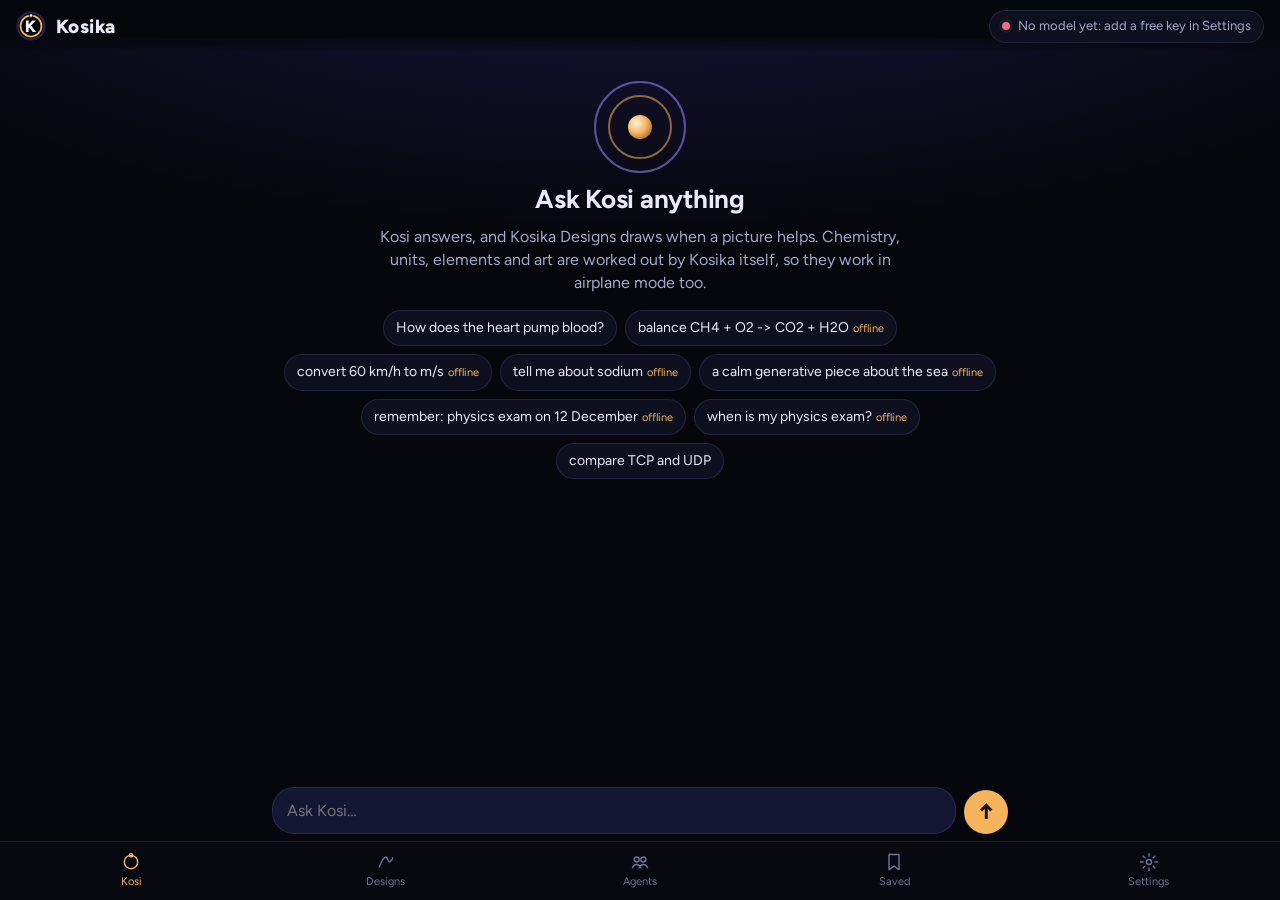
==== app/index.html @ 9e4f2bd8 "Add Kosika for phones: Kosi, Designs and agents, online and offline An installable app in app/ that " ====
<!doctype html>
<html lang="en">
<head>
<meta charset="utf-8">
<meta name="viewport" content="width=device-width, initial-scale=1, viewport-fit=cover">
<title>Kosika</title>
<meta name="description" content="Kosika on your phone: Kosi, Designs and the agents, online and offline.">
<meta name="theme-color" content="#06070d">
<meta name="apple-mobile-web-app-capable" content="yes">
<meta name="mobile-web-app-capable" content="yes">
<meta name="apple-mobile-web-app-status-bar-style" content="black-translucent">
<meta name="apple-mobile-web-app-title" content="Kosika">
<link rel="manifest" href="manifest.webmanifest">
<link rel="icon" href="icons/mark.svg" type="image/svg+xml">
<link rel="apple-touch-icon" href="icons/icon-180.png">
<link rel="stylesheet" href="app.css">
</head>
<body>
<header class="top">
  <div class="brand"><img src="icons/mark.svg" alt="" width="30" height="30"><span>Kosika</span></div>
  <button class="pill" id="status" type="button" aria-label="Who answers, and settings"><i class="dot"></i><span id="status-text">Starting…</span></button>
</header>

<main>
  <!-- Kosi: the one door -->
  <section class="view" id="view-kosi" data-view="kosi">
    <div class="feed" id="kosi-feed">
      <div class="hello">
        <div class="orb" aria-hidden="true"><i></i><i></i><i></i></div>
        <h1>Ask Kosi anything</h1>
        <p>Kosi answers, and Kosika Designs draws when a picture helps. Chemistry, units, elements and art are worked out by Kosika itself, so they work in airplane mode too.</p>
        <div class="tries" id="tries"></div>
      </div>
    </div>
  </section>

  <!-- Designs: draw anything -->
  <section class="view" id="view-designs" data-view="designs" hidden>
    <div class="pad">
      <h2>Kosika Designs</h2>
      <p class="soft">Say what to draw. Choose a kind, or let Kosika choose from your words.</p>
      <form id="design-form" class="card form">
        <textarea id="design-text" rows="3" placeholder="draw the water cycle" required></textarea>
        <div class="row">
          <label>Kind
            <select id="design-kind">
              <option value="">Let Kosika choose</option>
              <option value="canvas">Canvas (diagram + moving picture + quiz)</option>
              <option value="diagram">Diagram</option>
              <option value="illustration">Moving picture</option>
              <option value="art">Art</option>
              <option value="quiz">Quiz</option>
              <option value="worked">Worked maths</option>
              <option value="chemistry">Chemistry (no model)</option>
              <option value="units">Units (no model)</option>
              <option value="element">Element (no model)</option>
            </select>
          </label>
          <label>Colours
            <select id="design-palette">
              <option value="">Kosika chooses</option>
              <option value="dark_matter">Dark Matter</option>
              <option value="aurora">Aurora</option>
              <option value="ocean">Ocean</option>
              <option value="ember">Ember</option>
              <option value="forest">Forest</option>
              <option value="paper">Paper</option>
            </select>
          </label>
        </div>
        <button class="go" type="submit">Draw</button>
      </form>
      <div class="chips" id="design-tries"></div>
      <div id="design-out"></div>
    </div>
  </section>

  <!-- Agents -->
  <section class="view" id="view-agents" data-view="agents" hidden>
    <div class="pad" id="agents-list">
      <h2>Agents</h2>
      <p class="soft">Real Kosika agents, running on this phone. What they remember stays on this phone.</p>
      <div id="agent-cards"></div>
    </div>
    <div class="agent-chat" id="agent-chat" hidden>
      <div class="agent-head"><button class="back" id="agent-back" type="button" aria-label="Back to agents">‹</button><div><b id="agent-name"></b><small id="agent-tag"></small></div></div>
      <div class="feed" id="agent-feed"></div>
    </div>
  </section>

  <!-- Saved -->
  <section class="view" id="view-saved" data-view="saved" hidden>
    <div class="pad">
      <h2>Saved</h2>
      <p class="soft">Every answer and drawing is kept on this phone, so you can open them with no network.</p>
      <div id="saved-list"></div>
    </div>
  </section>

  <!-- Settings -->
  <section class="view" id="view-settings" data-view="settings" hidden>
    <div class="pad">
      <h2>Settings</h2>

      <div class="card">
        <h3>Who answers</h3>
        <div class="seg" role="radiogroup" id="mode">
          <label><input type="radio" name="mode" value="auto"><span>Auto</span></label>
          <label><input type="radio" name="mode" value="online"><span>Online only</span></label>
          <label><input type="radio" name="mode" value="offline"><span>Phone only</span></label>
        </div>
        <p class="soft small">Auto uses your free online key when there is a network, and the model on this phone when there is not.</p>
      </div>

      <div class="card">
        <h3>Online, free</h3>
        <label class="field">Groq key <a href="https://console.groq.com/keys" target="_blank" rel="noopener">get one</a>
          <input id="groq-key" type="password" autocomplete="off" autocapitalize="off" spellcheck="false" placeholder="gsk_…"></label>
        <label class="field">Groq model
          <input id="groq-model" autocapitalize="off" spellcheck="false"></label>
        <label class="field">OpenRouter key (used if Groq is busy) <a href="https://openrouter.ai/keys" target="_blank" rel="noopener">get one</a>
          <input id="or-key" type="password" autocomplete="off" autocapitalize="off" spellcheck="false" placeholder="sk-or-…"></label>
        <label class="field">OpenRouter model (keep <code>:free</code>)
          <input id="or-model" autocapitalize="off" spellcheck="false"></label>
        <p class="soft small">Keys stay in this phone's storage and go only to Groq or OpenRouter.</p>
      </div>

      <div class="card">
        <h3>Offline, on this phone</h3>
        <p class="soft small" id="gpu-note"></p>
        <div id="local-models"></div>
      </div>

      <div class="card">
        <h3>Ready for airplane mode?</h3>
        <ul class="checks" id="ready"></ul>
        <button class="ghost" id="persist" type="button">Keep Kosika's storage safe</button>
      </div>

      <div class="card">
        <h3>Memory</h3>
        <p class="soft small">Agents' notes and your saved answers live only on this phone.</p>
        <button class="ghost danger" id="forget" type="button">Forget agents' notes</button>
        <button class="ghost danger" id="clear-saved" type="button">Delete saved answers</button>
      </div>

      <div class="card">
        <h3>Put Kosika on your Home Screen</h3>
        <ol class="small">
          <li>Open this page in Safari.</li>
          <li>Tap the Share button, then <b>Add to Home Screen</b>.</li>
          <li>Open Kosika from the Home Screen once while online. After that it opens in airplane mode too.</li>
        </ol>
        <p class="soft small" id="build"></p>
      </div>
    </div>
  </section>
</main>

<form class="ask" id="ask-form" autocomplete="off">
  <textarea id="ask-text" rows="1" placeholder="Ask Kosi…" enterkeyhint="send"></textarea>
  <button type="submit" aria-label="Send">↑</button>
</form>

<nav class="tabs" aria-label="Sections">
  <button data-tab="kosi" class="on" type="button"><svg viewBox="0 0 24 24"><circle cx="12" cy="12" r="8"/><circle cx="12" cy="4" r="2"/></svg>Kosi</button>
  <button data-tab="designs" type="button"><svg viewBox="0 0 24 24"><path d="M4 18c3-8 6-12 8-12s2 6 4 6 3-3 4-5"/></svg>Designs</button>
  <button data-tab="agents" type="button"><svg viewBox="0 0 24 24"><circle cx="8" cy="9" r="3"/><circle cx="16" cy="9" r="3"/><path d="M3 19c1-3 3-4 5-4s4 1 5 4M11 19c1-3 3-4 5-4s4 1 5 4"/></svg>Agents</button>
  <button data-tab="saved" type="button"><svg viewBox="0 0 24 24"><path d="M6 3h12v18l-6-4-6 4z"/></svg>Saved</button>
  <button data-tab="settings" type="button"><svg viewBox="0 0 24 24"><circle cx="12" cy="12" r="3"/><path d="M12 2v3M12 19v3M2 12h3M19 12h3M5 5l2 2M17 17l2 2M5 19l2-2M17 7l2-2"/></svg>Settings</button>
</nav>

<script src="build-id.js"></script>
<script type="module" src="app.js"></script>
</body>
</html>
---- app/app.css ----
@font-face { font-family: "Figtree"; src: url("../fonts/Figtree.ttf") format("truetype"); font-weight: 300 900; font-display: swap; }

:root {
  --bg: #06070d;
  --panel: #0e1020;
  --panel-2: #141733;
  --ink: #e9ecf8;
  --soft: #a3aac8;
  --faint: #6d7496;
  --line: rgba(148, 160, 220, .14);
  --accent: #f5b45c;
  --indigo: #9a8cff;
  --ok: #5ad1a0;
  --bad: #f26d7e;
  --mem: #5ec8e6;
  --font: "Figtree", system-ui, -apple-system, sans-serif;
  --mono: ui-monospace, "SF Mono", Consolas, monospace;
  --top: env(safe-area-inset-top, 0px);
  --bottom: env(safe-area-inset-bottom, 0px);
  --tabs: 58px;
  --askh: 60px;
  color-scheme: dark;
}

* { box-sizing: border-box; }
html, body { margin: 0; background: var(--bg); color: var(--ink); font: 16px/1.45 var(--font); -webkit-text-size-adjust: 100%; }
body { min-height: 100dvh; overflow-x: hidden; background: radial-gradient(120% 60% at 50% -10%, #1b1640 0%, transparent 60%), var(--bg); background-attachment: fixed; }
button, input, select, textarea { font: inherit; color: inherit; }
a { color: var(--accent); }
code { font-family: var(--mono); font-size: .9em; }
[hidden] { display: none !important; }

/* top bar */
.top { position: sticky; top: 0; z-index: 5; display: flex; align-items: center; justify-content: space-between; gap: 12px; padding: calc(var(--top) + 10px) 16px 10px; background: linear-gradient(var(--bg) 70%, transparent); }
.brand { display: flex; align-items: center; gap: 10px; font-weight: 800; letter-spacing: .02em; font-size: 19px; }
.pill { display: inline-flex; align-items: center; gap: 8px; max-width: 62vw; padding: 6px 12px; border: 1px solid var(--line); border-radius: 999px; background: var(--panel); font-size: 13px; color: var(--soft); white-space: nowrap; overflow: hidden; text-overflow: ellipsis; }
.pill span { overflow: hidden; text-overflow: ellipsis; }
.dot { flex: none; width: 8px; height: 8px; border-radius: 50%; background: var(--faint); box-shadow: 0 0 0 3px rgba(255,255,255,.04); }
.pill[data-where="online"] .dot { background: var(--ok); }
.pill[data-where="phone"] .dot { background: var(--accent); }
.pill[data-where="none"] .dot { background: var(--bad); }

main { padding-bottom: calc(var(--tabs) + var(--askh) + var(--bottom) + 18px); }
.pad { padding: 4px 16px 16px; }
h1 { font-size: 26px; margin: 8px 0 6px; letter-spacing: -.01em; }
h2 { font-size: 24px; margin: 6px 0 4px; }
h3 { font-size: 16px; margin: 0 0 10px; }
.soft { color: var(--soft); }
.small { font-size: 13.5px; }

/* the feed */
.feed { display: flex; flex-direction: column; gap: 14px; padding: 4px 16px 16px; }
.hello { text-align: center; padding: 18px 6px 4px; }
.hello p { color: var(--soft); margin: 0 auto 16px; max-width: 34em; }
.orb { position: relative; width: 92px; height: 92px; margin: 6px auto 8px; }
.orb i { position: absolute; inset: 0; border-radius: 50%; border: 2px solid var(--indigo); opacity: .55; animation: spin 9s linear infinite; }
.orb i:nth-child(2) { inset: 14px; border-color: var(--accent); animation-duration: 6s; animation-direction: reverse; }
.orb i:nth-child(3) { inset: 34px; border: 0; background: radial-gradient(circle at 35% 35%, #fff4e2, var(--accent) 45%, #7a4b14); animation: pulse 3s ease-in-out infinite; opacity: 1; }
.orb.busy i { animation-duration: 1.4s; }
@keyframes spin { to { transform: rotate(360deg); } }
@keyframes pulse { 50% { transform: scale(.86); } }
.tries, .chips { display: flex; flex-wrap: wrap; gap: 8px; justify-content: center; }
.chips { justify-content: flex-start; margin: 12px 0; }
.try { border: 1px solid var(--line); background: var(--panel); border-radius: 999px; padding: 7px 12px; font-size: 14px; color: var(--ink); }
.try small { color: var(--accent); margin-left: 4px; font-size: 11px; }

.me { align-self: flex-end; max-width: 86%; background: #2b2350; border-radius: 18px 18px 4px 18px; padding: 9px 13px; white-space: pre-wrap; }
.kosi { align-self: stretch; background: var(--panel); border: 1px solid var(--line); border-radius: 18px; padding: 12px 14px; }
.kosi .who { display: flex; align-items: center; gap: 8px; font-size: 12px; letter-spacing: .14em; text-transform: uppercase; color: var(--accent); font-weight: 700; margin-bottom: 6px; }
.kosi .text { white-space: pre-wrap; }
.kosi .text:empty { display: none; }
.route { display: inline-block; margin: 6px 0 2px; font-size: 13px; color: var(--soft); border-left: 2px solid var(--indigo); padding-left: 8px; }
.steps { list-style: none; margin: 8px 0 0; padding: 0; font: 12.5px/1.5 var(--mono); color: var(--faint); }
.steps li::before { content: "· "; color: var(--indigo); }
.steps li.on { color: var(--soft); }
.steps li.on::before { content: "◌ "; color: var(--accent); animation: blink 1s infinite; }
.steps li.bad { color: var(--bad); }
@keyframes blink { 50% { opacity: .3; } }
.note { margin-top: 8px; padding: 9px 11px; border-radius: 12px; background: rgba(242, 109, 126, .08); border: 1px solid rgba(242, 109, 126, .3); font-size: 14px; }
.note.calm { background: rgba(154, 140, 255, .08); border-color: rgba(154, 140, 255, .3); }
.note button { margin-top: 6px; }
.pic { margin-top: 10px; border-radius: 14px; overflow: hidden; border: 1px solid var(--line); background: #05060b; }
.pic iframe { display: block; width: 100%; height: 420px; border: 0; background: #05060b; }
.pic .bar { display: flex; align-items: center; justify-content: space-between; gap: 8px; padding: 8px 10px; font-size: 13px; color: var(--soft); border-top: 1px solid var(--line); }
.pic .bar b { color: var(--ink); font-weight: 600; overflow: hidden; text-overflow: ellipsis; white-space: nowrap; }
.problems { margin: 6px 0 0; padding-left: 18px; color: var(--bad); font-size: 13px; }

/* the ask box */
.ask { position: fixed; left: 0; right: 0; bottom: calc(var(--tabs) + var(--bottom)); z-index: 6; display: flex; gap: 8px; align-items: flex-end; padding: 8px 12px; background: linear-gradient(transparent, var(--bg) 30%); }
.ask textarea { flex: 1; resize: none; max-height: 140px; min-height: 44px; padding: 11px 14px; border-radius: 22px; border: 1px solid var(--line); background: var(--panel-2); outline: none; font-size: 16px; }
.ask textarea:focus { border-color: var(--indigo); }
.ask button { flex: none; width: 44px; height: 44px; border-radius: 50%; border: 0; background: var(--accent); color: #1a1205; font-size: 22px; font-weight: 800; }
.ask button:disabled { opacity: .45; }

/* tabs */
.tabs { position: fixed; left: 0; right: 0; bottom: 0; z-index: 7; display: grid; grid-template-columns: repeat(5, 1fr); padding: 4px 4px calc(var(--bottom) + 4px); background: rgba(8, 9, 18, .94); border-top: 1px solid var(--line); backdrop-filter: blur(14px); -webkit-backdrop-filter: blur(14px); }
.tabs button { display: flex; flex-direction: column; align-items: center; gap: 2px; padding: 6px 0; border: 0; background: none; color: var(--faint); font-size: 11px; height: 50px; }
.tabs svg { width: 22px; height: 22px; fill: none; stroke: currentColor; stroke-width: 1.7; stroke-linecap: round; stroke-linejoin: round; }
.tabs button.on { color: var(--accent); }

/* cards and forms */
.card { background: var(--panel); border: 1px solid var(--line); border-radius: 16px; padding: 14px; margin: 12px 0; }
.form textarea { width: 100%; resize: vertical; padding: 10px 12px; border-radius: 12px; border: 1px solid var(--line); background: var(--panel-2); font-size: 16px; }
.row { display: grid; grid-template-columns: 1fr 1fr; gap: 10px; margin: 10px 0; }
.row label, .field { display: flex; flex-direction: column; gap: 4px; font-size: 13px; color: var(--soft); }
.field { margin: 10px 0; }
select, .field input { width: 100%; padding: 9px 10px; border-radius: 10px; border: 1px solid var(--line); background: var(--panel-2); font-size: 16px; }
.go { width: 100%; padding: 12px; border: 0; border-radius: 12px; background: var(--accent); color: #1a1205; font-weight: 800; font-size: 16px; }
.go:disabled { opacity: .5; }
.ghost { padding: 9px 13px; border-radius: 10px; border: 1px solid var(--line); background: var(--panel-2); font-size: 14px; margin: 4px 6px 4px 0; }
.ghost.danger { color: var(--bad); }
.ghost.small { padding: 6px 10px; font-size: 13px; }
.seg { display: grid; grid-template-columns: repeat(3, 1fr); gap: 4px; padding: 4px; border-radius: 12px; background: var(--panel-2); }
.seg input { position: absolute; opacity: 0; }
.seg span { display: block; text-align: center; padding: 8px 4px; border-radius: 9px; font-size: 14px; color: var(--soft); }
.seg input:checked + span { background: var(--accent); color: #1a1205; font-weight: 700; }
.checks { list-style: none; padding: 0; margin: 0 0 8px; }
.checks li { padding: 4px 0; font-size: 14px; }
.checks li::before { content: "○ "; color: var(--faint); }
.checks li.yes::before { content: "✓ "; color: var(--ok); }
.checks li.no::before { content: "✗ "; color: var(--bad); }
.model { border-top: 1px solid var(--line); padding: 10px 0 4px; }
.model:first-child { border-top: 0; }
.model b { display: block; }
.model .bar2 { height: 6px; border-radius: 3px; background: var(--panel-2); overflow: hidden; margin: 8px 0 4px; }
.model .bar2 i { display: block; height: 100%; width: 0; background: linear-gradient(90deg, var(--indigo), var(--accent)); transition: width .3s; }

/* agents */
.agent { display: flex; gap: 12px; align-items: flex-start; width: 100%; text-align: left; border: 1px solid var(--line); background: var(--panel); border-radius: 16px; padding: 13px; margin: 10px 0; }
.agent .ic { flex: none; width: 42px; height: 42px; border-radius: 12px; display: grid; place-items: center; font-size: 22px; background: var(--panel-2); }
.agent b { display: block; }
.agent span { color: var(--soft); font-size: 14px; }
.tag { display: inline-block; margin-top: 5px; font-size: 11px; letter-spacing: .08em; text-transform: uppercase; padding: 2px 7px; border-radius: 6px; background: rgba(90, 209, 160, .12); color: var(--ok); }
.tag.net { background: rgba(154, 140, 255, .12); color: var(--indigo); }
.agent-head { position: sticky; top: calc(var(--top) + 54px); z-index: 4; display: flex; align-items: center; gap: 10px; padding: 8px 16px; background: var(--bg); border-bottom: 1px solid var(--line); }
.agent-head small { display: block; color: var(--soft); font-size: 12.5px; }
.back { border: 0; background: var(--panel-2); width: 36px; height: 36px; border-radius: 50%; font-size: 24px; line-height: 1; }

/* saved */
.saved { display: block; width: 100%; text-align: left; border: 1px solid var(--line); background: var(--panel); border-radius: 14px; padding: 11px 13px; margin: 8px 0; }
.saved small { color: var(--faint); display: block; font-size: 12px; }
.saved span { color: var(--soft); font-size: 13.5px; }

/* full screen picture */
.full { position: fixed; inset: 0; z-index: 20; background: #05060b; display: flex; flex-direction: column; }
.full .close { position: absolute; top: calc(var(--top) + 8px); right: 10px; z-index: 2; border: 0; width: 40px; height: 40px; border-radius: 50%; background: rgba(20, 23, 51, .9); font-size: 20px; }
.full iframe { flex: 1; width: 100%; border: 0; }

@media (min-width: 760px) {
  main, .ask { max-width: 760px; margin: 0 auto; }
  .ask { left: 50%; transform: translateX(-50%); width: 100%; }
}
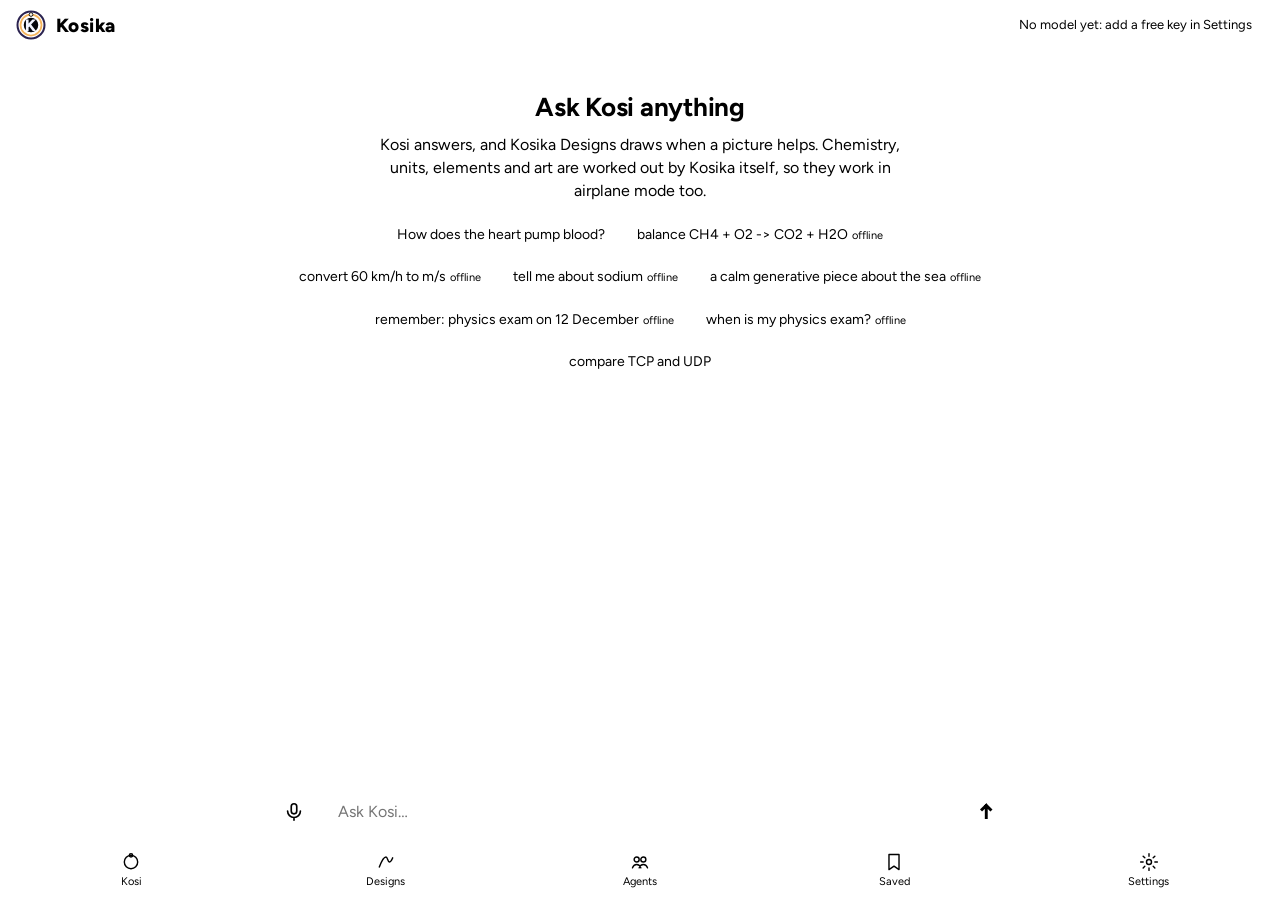
==== commit 3bf567b5: "Kosi talks, Siri opens it, and Kosika Designs gives the app its look - Talk mode: tap the mic, Kosi " ====
--- a/app/index.html
+++ b/app/index.html
@@ -1,5 +1,5 @@
 <!doctype html>
-<html lang="en">
+<html lang="en" data-palette="dark_matter">
 <head>
 <meta charset="utf-8">
 <meta name="viewport" content="width=device-width, initial-scale=1, viewport-fit=cover">
@@ -13,9 +13,12 @@
 <link rel="manifest" href="manifest.webmanifest">
 <link rel="icon" href="icons/mark.svg" type="image/svg+xml">
 <link rel="apple-touch-icon" href="icons/icon-180.png">
+<script>try{var k=localStorage.getItem("kosika.palette");if(k)document.documentElement.dataset.palette=k}catch(e){}</script>
+<link rel="stylesheet" href="look.css">
 <link rel="stylesheet" href="app.css">
 </head>
 <body>
+<div class="sky" id="sky" aria-hidden="true"></div>
 <header class="top">
   <div class="brand"><img src="icons/mark.svg" alt="" width="30" height="30"><span>Kosika</span></div>
   <button class="pill" id="status" type="button" aria-label="Who answers, and settings"><i class="dot"></i><span id="status-text">Starting…</span></button>
@@ -26,7 +29,7 @@
   <section class="view" id="view-kosi" data-view="kosi">
     <div class="feed" id="kosi-feed">
       <div class="hello">
-        <div class="orb" aria-hidden="true"><i></i><i></i><i></i></div>
+        <div class="art" id="art-orb" aria-hidden="true"></div>
         <h1>Ask Kosi anything</h1>
         <p>Kosi answers, and Kosika Designs draws when a picture helps. Chemistry, units, elements and art are worked out by Kosika itself, so they work in airplane mode too.</p>
         <div class="tries" id="tries"></div>
@@ -37,6 +40,7 @@
   <!-- Designs: draw anything -->
   <section class="view" id="view-designs" data-view="designs" hidden>
     <div class="pad">
+      <div class="art small" id="art-bloom" aria-hidden="true"></div>
       <h2>Kosika Designs</h2>
       <p class="soft">Say what to draw. Choose a kind, or let Kosika choose from your words.</p>
       <form id="design-form" class="card form">
@@ -78,6 +82,7 @@
   <!-- Agents -->
   <section class="view" id="view-agents" data-view="agents" hidden>
     <div class="pad" id="agents-list">
+      <div class="art small" id="art-waves" aria-hidden="true"></div>
       <h2>Agents</h2>
       <p class="soft">Real Kosika agents, running on this phone. What they remember stays on this phone.</p>
       <div id="agent-cards"></div>
@@ -91,6 +96,7 @@
   <!-- Saved -->
   <section class="view" id="view-saved" data-view="saved" hidden>
     <div class="pad">
+      <div class="art small" id="art-tree" aria-hidden="true"></div>
       <h2>Saved</h2>
       <p class="soft">Every answer and drawing is kept on this phone, so you can open them with no network.</p>
       <div id="saved-list"></div>
@@ -101,6 +107,39 @@
   <section class="view" id="view-settings" data-view="settings" hidden>
     <div class="pad">
       <h2>Settings</h2>
+
+      <div class="card">
+        <h3>Colours, from Kosika Designs</h3>
+        <div class="palettes" id="palettes"></div>
+        <p class="soft small">The app and every drawing Designs makes for you use the palette you choose.</p>
+      </div>
+
+      <div class="card">
+        <h3>Voice</h3>
+        <label class="row1"><input type="checkbox" id="speak-answers"> Kosi reads answers aloud</label>
+        <label class="field">Voice <select id="voice-pick"></select></label>
+        <button class="ghost" id="voice-test" type="button">Hear Kosi</button>
+        <p class="soft small" id="voice-note"></p>
+      </div>
+
+      <div class="card" id="siri">
+        <h3>“Hey Siri, Kosi”</h3>
+        <p class="small">Make a Shortcut once, and Siri opens Kosi listening, from anywhere, even the lock screen.</p>
+        <ol class="small">
+          <li>Open the <b>Shortcuts</b> app, tap <b>+</b>.</li>
+          <li>Add the action <b>Open URLs</b>, and paste this link:<br><code id="talk-link"></code> <button class="ghost small" id="copy-talk" type="button">Copy</button></li>
+          <li>Tap the name at the top and call it <b>Kosi</b>. Done: say <b>“Hey Siri, Kosi”</b>.</li>
+        </ol>
+        <p class="soft small">iPhone opens Shortcut links in <b>Safari</b>, not in the Home Screen app, and the two keep separate settings. So set Kosika up in Safari too: tap <b>Copy my setup</b> here, open the copied link in Safari once, and your key and palette are there as well.</p>
+        <button class="ghost" id="copy-setup" type="button">Copy my setup</button>
+        <h3 style="margin-top:14px">A quick answer without opening anything</h3>
+        <p class="small">On an iPhone with Apple Intelligence (15 Pro or newer), a second Shortcut answers out loud with Apple's model on the phone, even offline:</p>
+        <ol class="small">
+          <li>New Shortcut. Add <b>Dictate Text</b>.</li>
+          <li>Add <b>Use Model</b>, choose <b>On-Device</b>, and write: <code>You are Kosi, Aryan's friendly helper. Answer in two or three short spoken sentences: </code> then insert <b>Dictated Text</b>.</li>
+          <li>Add <b>Speak Text</b> with the <b>Response</b>. Name it <b>Ask Kosi</b>.</li>
+        </ol>
+      </div>
 
       <div class="card">
         <h3>Who answers</h3>
@@ -158,9 +197,19 @@
 </main>
 
 <form class="ask" id="ask-form" autocomplete="off">
+  <button type="button" class="mic" id="mic" aria-label="Talk to Kosi"><svg viewBox="0 0 24 24"><rect x="9" y="3" width="6" height="11" rx="3"/><path d="M5 11a7 7 0 0 0 14 0M12 18v3"/></svg></button>
   <textarea id="ask-text" rows="1" placeholder="Ask Kosi…" enterkeyhint="send"></textarea>
-  <button type="submit" aria-label="Send">↑</button>
+  <button type="submit" class="send" aria-label="Send">↑</button>
 </form>
+
+<div class="talk" id="talk" hidden>
+  <button class="close" id="talk-close" type="button" aria-label="Stop talking">✕</button>
+  <div class="talk-art" id="talk-art" aria-hidden="true"></div>
+  <div class="talk-state" id="talk-state">Listening…</div>
+  <div class="talk-heard" id="talk-heard"></div>
+  <div class="talk-said" id="talk-said"></div>
+  <button class="talk-go" id="talk-go" type="button">Tap to talk</button>
+</div>
 
 <nav class="tabs" aria-label="Sections">
   <button data-tab="kosi" class="on" type="button"><svg viewBox="0 0 24 24"><circle cx="12" cy="12" r="8"/><circle cx="12" cy="4" r="2"/></svg>Kosi</button>
--- a/app/app.css
+++ b/app/app.css
@@ -1,30 +1,34 @@
 @font-face { font-family: "Figtree"; src: url("../fonts/Figtree.ttf") format("truetype"); font-weight: 300 900; font-display: swap; }
 
 :root {
-  --bg: #06070d;
-  --panel: #0e1020;
-  --panel-2: #141733;
-  --ink: #e9ecf8;
-  --soft: #a3aac8;
-  --faint: #6d7496;
-  --line: rgba(148, 160, 220, .14);
-  --accent: #f5b45c;
-  --indigo: #9a8cff;
-  --ok: #5ad1a0;
-  --bad: #f26d7e;
-  --mem: #5ec8e6;
   --font: "Figtree", system-ui, -apple-system, sans-serif;
   --mono: ui-monospace, "SF Mono", Consolas, monospace;
   --top: env(safe-area-inset-top, 0px);
   --bottom: env(safe-area-inset-bottom, 0px);
   --tabs: 58px;
   --askh: 60px;
-  color-scheme: dark;
+}
+
+/* Every colour comes from Kosika Designs: look.css holds Designs' palettes
+   (html[data-palette=...] sets --bg, --halo, --ink, --soft, --gold, --think,
+   --amber, --line and the six group hues --h0..--h5). The app only mixes them. */
+html {
+  --panel: var(--halo);
+  --panel-2: color-mix(in srgb, var(--halo) 88%, var(--ink));
+  --faint: color-mix(in srgb, var(--soft) 62%, var(--bg));
+  --rule: color-mix(in srgb, var(--rule) 13%, transparent);
+  --accent: var(--gold);
+  --indigo: var(--think);
+  --ok: var(--h4);
+  --bad: var(--h5);
+  --on-accent: var(--bg);
+  --mine: color-mix(in srgb, var(--think) 30%, var(--halo));
+  --glass: color-mix(in srgb, var(--bg) 90%, transparent);
 }
 
 * { box-sizing: border-box; }
-html, body { margin: 0; background: var(--bg); color: var(--ink); font: 16px/1.45 var(--font); -webkit-text-size-adjust: 100%; }
-body { min-height: 100dvh; overflow-x: hidden; background: radial-gradient(120% 60% at 50% -10%, #1b1640 0%, transparent 60%), var(--bg); background-attachment: fixed; }
+html, body { margin: 0; background: var(--bg); color: var(--ink); transition: background .4s; font: 16px/1.45 var(--font); -webkit-text-size-adjust: 100%; }
+body { min-height: 100dvh; overflow-x: hidden; background: var(--bg); }
 button, input, select, textarea { font: inherit; color: inherit; }
 a { color: var(--accent); }
 code { font-family: var(--mono); font-size: .9em; }
@@ -33,9 +37,9 @@
 /* top bar */
 .top { position: sticky; top: 0; z-index: 5; display: flex; align-items: center; justify-content: space-between; gap: 12px; padding: calc(var(--top) + 10px) 16px 10px; background: linear-gradient(var(--bg) 70%, transparent); }
 .brand { display: flex; align-items: center; gap: 10px; font-weight: 800; letter-spacing: .02em; font-size: 19px; }
-.pill { display: inline-flex; align-items: center; gap: 8px; max-width: 62vw; padding: 6px 12px; border: 1px solid var(--line); border-radius: 999px; background: var(--panel); font-size: 13px; color: var(--soft); white-space: nowrap; overflow: hidden; text-overflow: ellipsis; }
+.pill { display: inline-flex; align-items: center; gap: 8px; max-width: 62vw; padding: 6px 12px; border: 1px solid var(--rule); border-radius: 999px; background: var(--panel); font-size: 13px; color: var(--soft); white-space: nowrap; overflow: hidden; text-overflow: ellipsis; }
 .pill span { overflow: hidden; text-overflow: ellipsis; }
-.dot { flex: none; width: 8px; height: 8px; border-radius: 50%; background: var(--faint); box-shadow: 0 0 0 3px rgba(255,255,255,.04); }
+.dot { flex: none; width: 8px; height: 8px; border-radius: 50%; background: var(--faint);  }
 .pill[data-where="online"] .dot { background: var(--ok); }
 .pill[data-where="phone"] .dot { background: var(--accent); }
 .pill[data-where="none"] .dot { background: var(--bad); }
@@ -52,20 +56,13 @@
 .feed { display: flex; flex-direction: column; gap: 14px; padding: 4px 16px 16px; }
 .hello { text-align: center; padding: 18px 6px 4px; }
 .hello p { color: var(--soft); margin: 0 auto 16px; max-width: 34em; }
-.orb { position: relative; width: 92px; height: 92px; margin: 6px auto 8px; }
-.orb i { position: absolute; inset: 0; border-radius: 50%; border: 2px solid var(--indigo); opacity: .55; animation: spin 9s linear infinite; }
-.orb i:nth-child(2) { inset: 14px; border-color: var(--accent); animation-duration: 6s; animation-direction: reverse; }
-.orb i:nth-child(3) { inset: 34px; border: 0; background: radial-gradient(circle at 35% 35%, #fff4e2, var(--accent) 45%, #7a4b14); animation: pulse 3s ease-in-out infinite; opacity: 1; }
-.orb.busy i { animation-duration: 1.4s; }
-@keyframes spin { to { transform: rotate(360deg); } }
-@keyframes pulse { 50% { transform: scale(.86); } }
 .tries, .chips { display: flex; flex-wrap: wrap; gap: 8px; justify-content: center; }
 .chips { justify-content: flex-start; margin: 12px 0; }
-.try { border: 1px solid var(--line); background: var(--panel); border-radius: 999px; padding: 7px 12px; font-size: 14px; color: var(--ink); }
+.try { border: 1px solid var(--rule); background: var(--panel); border-radius: 999px; padding: 7px 12px; font-size: 14px; color: var(--ink); }
 .try small { color: var(--accent); margin-left: 4px; font-size: 11px; }
 
-.me { align-self: flex-end; max-width: 86%; background: #2b2350; border-radius: 18px 18px 4px 18px; padding: 9px 13px; white-space: pre-wrap; }
-.kosi { align-self: stretch; background: var(--panel); border: 1px solid var(--line); border-radius: 18px; padding: 12px 14px; }
+.me { align-self: flex-end; max-width: 86%; background: var(--mine); border-radius: 18px 18px 4px 18px; padding: 9px 13px; white-space: pre-wrap; }
+.kosi { align-self: stretch; background: var(--panel); border: 1px solid var(--rule); border-radius: 18px; padding: 12px 14px; }
 .kosi .who { display: flex; align-items: center; gap: 8px; font-size: 12px; letter-spacing: .14em; text-transform: uppercase; color: var(--accent); font-weight: 700; margin-bottom: 6px; }
 .kosi .text { white-space: pre-wrap; }
 .kosi .text:empty { display: none; }
@@ -76,77 +73,111 @@
 .steps li.on::before { content: "◌ "; color: var(--accent); animation: blink 1s infinite; }
 .steps li.bad { color: var(--bad); }
 @keyframes blink { 50% { opacity: .3; } }
-.note { margin-top: 8px; padding: 9px 11px; border-radius: 12px; background: rgba(242, 109, 126, .08); border: 1px solid rgba(242, 109, 126, .3); font-size: 14px; }
-.note.calm { background: rgba(154, 140, 255, .08); border-color: rgba(154, 140, 255, .3); }
+.note { margin-top: 8px; padding: 9px 11px; border-radius: 12px; background: color-mix(in srgb, var(--bad) 9%, transparent); border: 1px solid color-mix(in srgb, var(--bad) 35%, transparent); font-size: 14px; }
+.note.calm { background: color-mix(in srgb, var(--think) 9%, transparent); border-color: color-mix(in srgb, var(--think) 35%, transparent); }
 .note button { margin-top: 6px; }
-.pic { margin-top: 10px; border-radius: 14px; overflow: hidden; border: 1px solid var(--line); background: #05060b; }
-.pic iframe { display: block; width: 100%; height: 420px; border: 0; background: #05060b; }
-.pic .bar { display: flex; align-items: center; justify-content: space-between; gap: 8px; padding: 8px 10px; font-size: 13px; color: var(--soft); border-top: 1px solid var(--line); }
+.pic { margin-top: 10px; border-radius: 14px; overflow: hidden; border: 1px solid var(--rule); background: var(--bg); }
+.pic iframe { display: block; width: 100%; height: 420px; border: 0; background: var(--bg); }
+.pic .bar { display: flex; align-items: center; justify-content: space-between; gap: 8px; padding: 8px 10px; font-size: 13px; color: var(--soft); border-top: 1px solid var(--rule); }
 .pic .bar b { color: var(--ink); font-weight: 600; overflow: hidden; text-overflow: ellipsis; white-space: nowrap; }
 .problems { margin: 6px 0 0; padding-left: 18px; color: var(--bad); font-size: 13px; }
 
 /* the ask box */
 .ask { position: fixed; left: 0; right: 0; bottom: calc(var(--tabs) + var(--bottom)); z-index: 6; display: flex; gap: 8px; align-items: flex-end; padding: 8px 12px; background: linear-gradient(transparent, var(--bg) 30%); }
-.ask textarea { flex: 1; resize: none; max-height: 140px; min-height: 44px; padding: 11px 14px; border-radius: 22px; border: 1px solid var(--line); background: var(--panel-2); outline: none; font-size: 16px; }
+.ask textarea { flex: 1; resize: none; max-height: 140px; min-height: 44px; padding: 11px 14px; border-radius: 22px; border: 1px solid var(--rule); background: var(--panel-2); outline: none; font-size: 16px; }
 .ask textarea:focus { border-color: var(--indigo); }
-.ask button { flex: none; width: 44px; height: 44px; border-radius: 50%; border: 0; background: var(--accent); color: #1a1205; font-size: 22px; font-weight: 800; }
-.ask button:disabled { opacity: .45; }
+.ask .send { flex: none; width: 44px; height: 44px; border-radius: 50%; border: 0; background: var(--accent); color: var(--on-accent); font-size: 22px; font-weight: 800; }
+.ask .send:disabled { opacity: .45; }
 
 /* tabs */
-.tabs { position: fixed; left: 0; right: 0; bottom: 0; z-index: 7; display: grid; grid-template-columns: repeat(5, 1fr); padding: 4px 4px calc(var(--bottom) + 4px); background: rgba(8, 9, 18, .94); border-top: 1px solid var(--line); backdrop-filter: blur(14px); -webkit-backdrop-filter: blur(14px); }
+.tabs { position: fixed; left: 0; right: 0; bottom: 0; z-index: 7; display: grid; grid-template-columns: repeat(5, 1fr); padding: 4px 4px calc(var(--bottom) + 4px); background: var(--glass); border-top: 1px solid var(--rule); backdrop-filter: blur(14px); -webkit-backdrop-filter: blur(14px); }
 .tabs button { display: flex; flex-direction: column; align-items: center; gap: 2px; padding: 6px 0; border: 0; background: none; color: var(--faint); font-size: 11px; height: 50px; }
 .tabs svg { width: 22px; height: 22px; fill: none; stroke: currentColor; stroke-width: 1.7; stroke-linecap: round; stroke-linejoin: round; }
 .tabs button.on { color: var(--accent); }
 
 /* cards and forms */
-.card { background: var(--panel); border: 1px solid var(--line); border-radius: 16px; padding: 14px; margin: 12px 0; }
-.form textarea { width: 100%; resize: vertical; padding: 10px 12px; border-radius: 12px; border: 1px solid var(--line); background: var(--panel-2); font-size: 16px; }
+.card { background: var(--panel); border: 1px solid var(--rule); border-radius: 16px; padding: 14px; margin: 12px 0; }
+.form textarea { width: 100%; resize: vertical; padding: 10px 12px; border-radius: 12px; border: 1px solid var(--rule); background: var(--panel-2); font-size: 16px; }
 .row { display: grid; grid-template-columns: 1fr 1fr; gap: 10px; margin: 10px 0; }
 .row label, .field { display: flex; flex-direction: column; gap: 4px; font-size: 13px; color: var(--soft); }
 .field { margin: 10px 0; }
-select, .field input { width: 100%; padding: 9px 10px; border-radius: 10px; border: 1px solid var(--line); background: var(--panel-2); font-size: 16px; }
-.go { width: 100%; padding: 12px; border: 0; border-radius: 12px; background: var(--accent); color: #1a1205; font-weight: 800; font-size: 16px; }
+select, .field input { width: 100%; padding: 9px 10px; border-radius: 10px; border: 1px solid var(--rule); background: var(--panel-2); font-size: 16px; }
+.go { width: 100%; padding: 12px; border: 0; border-radius: 12px; background: var(--accent); color: var(--on-accent); font-weight: 800; font-size: 16px; }
 .go:disabled { opacity: .5; }
-.ghost { padding: 9px 13px; border-radius: 10px; border: 1px solid var(--line); background: var(--panel-2); font-size: 14px; margin: 4px 6px 4px 0; }
+.ghost { padding: 9px 13px; border-radius: 10px; border: 1px solid var(--rule); background: var(--panel-2); font-size: 14px; margin: 4px 6px 4px 0; }
 .ghost.danger { color: var(--bad); }
 .ghost.small { padding: 6px 10px; font-size: 13px; }
 .seg { display: grid; grid-template-columns: repeat(3, 1fr); gap: 4px; padding: 4px; border-radius: 12px; background: var(--panel-2); }
 .seg input { position: absolute; opacity: 0; }
 .seg span { display: block; text-align: center; padding: 8px 4px; border-radius: 9px; font-size: 14px; color: var(--soft); }
-.seg input:checked + span { background: var(--accent); color: #1a1205; font-weight: 700; }
+.seg input:checked + span { background: var(--accent); color: var(--on-accent); font-weight: 700; }
 .checks { list-style: none; padding: 0; margin: 0 0 8px; }
 .checks li { padding: 4px 0; font-size: 14px; }
 .checks li::before { content: "○ "; color: var(--faint); }
 .checks li.yes::before { content: "✓ "; color: var(--ok); }
 .checks li.no::before { content: "✗ "; color: var(--bad); }
-.model { border-top: 1px solid var(--line); padding: 10px 0 4px; }
+.model { border-top: 1px solid var(--rule); padding: 10px 0 4px; }
 .model:first-child { border-top: 0; }
 .model b { display: block; }
 .model .bar2 { height: 6px; border-radius: 3px; background: var(--panel-2); overflow: hidden; margin: 8px 0 4px; }
 .model .bar2 i { display: block; height: 100%; width: 0; background: linear-gradient(90deg, var(--indigo), var(--accent)); transition: width .3s; }
 
 /* agents */
-.agent { display: flex; gap: 12px; align-items: flex-start; width: 100%; text-align: left; border: 1px solid var(--line); background: var(--panel); border-radius: 16px; padding: 13px; margin: 10px 0; }
+.agent { display: flex; gap: 12px; align-items: flex-start; width: 100%; text-align: left; border: 1px solid var(--rule); background: var(--panel); border-radius: 16px; padding: 13px; margin: 10px 0; }
 .agent .ic { flex: none; width: 42px; height: 42px; border-radius: 12px; display: grid; place-items: center; font-size: 22px; background: var(--panel-2); }
 .agent b { display: block; }
 .agent span { color: var(--soft); font-size: 14px; }
-.tag { display: inline-block; margin-top: 5px; font-size: 11px; letter-spacing: .08em; text-transform: uppercase; padding: 2px 7px; border-radius: 6px; background: rgba(90, 209, 160, .12); color: var(--ok); }
-.tag.net { background: rgba(154, 140, 255, .12); color: var(--indigo); }
-.agent-head { position: sticky; top: calc(var(--top) + 54px); z-index: 4; display: flex; align-items: center; gap: 10px; padding: 8px 16px; background: var(--bg); border-bottom: 1px solid var(--line); }
+.tag { display: inline-block; margin-top: 5px; font-size: 11px; letter-spacing: .08em; text-transform: uppercase; padding: 2px 7px; border-radius: 6px; background: color-mix(in srgb, var(--ok) 14%, transparent); color: var(--ok); }
+.tag.net { background: color-mix(in srgb, var(--think) 14%, transparent); color: var(--indigo); }
+.agent-head { position: sticky; top: calc(var(--top) + 54px); z-index: 4; display: flex; align-items: center; gap: 10px; padding: 8px 16px; background: var(--bg); border-bottom: 1px solid var(--rule); }
 .agent-head small { display: block; color: var(--soft); font-size: 12.5px; }
 .back { border: 0; background: var(--panel-2); width: 36px; height: 36px; border-radius: 50%; font-size: 24px; line-height: 1; }
 
 /* saved */
-.saved { display: block; width: 100%; text-align: left; border: 1px solid var(--line); background: var(--panel); border-radius: 14px; padding: 11px 13px; margin: 8px 0; }
+.saved { display: block; width: 100%; text-align: left; border: 1px solid var(--rule); background: var(--panel); border-radius: 14px; padding: 11px 13px; margin: 8px 0; }
 .saved small { color: var(--faint); display: block; font-size: 12px; }
 .saved span { color: var(--soft); font-size: 13.5px; }
 
 /* full screen picture */
-.full { position: fixed; inset: 0; z-index: 20; background: #05060b; display: flex; flex-direction: column; }
-.full .close { position: absolute; top: calc(var(--top) + 8px); right: 10px; z-index: 2; border: 0; width: 40px; height: 40px; border-radius: 50%; background: rgba(20, 23, 51, .9); font-size: 20px; }
+.full { position: fixed; inset: 0; z-index: 20; background: var(--bg); display: flex; flex-direction: column; }
+.full .close { position: absolute; top: calc(var(--top) + 8px); right: 10px; z-index: 2; border: 0; width: 40px; height: 40px; border-radius: 50%; background: var(--panel-2); font-size: 20px; }
 .full iframe { flex: 1; width: 100%; border: 0; }
 
 @media (min-width: 760px) {
   main, .ask { max-width: 760px; margin: 0 auto; }
   .ask { left: 50%; transform: translateX(-50%); width: 100%; }
 }
+
+/* Kosika Designs art */
+.sky { position: fixed; inset: 0; z-index: -1; opacity: .2; pointer-events: none; }
+.sky svg { width: 100%; height: 100%; }
+.art { border-radius: 20px; overflow: hidden; border: 1px solid var(--rule); background: var(--halo); }
+.art svg { display: block; width: 100%; height: auto; }
+.hello .art { max-width: 420px; margin: 4px auto 12px; }
+.art.small { margin: 8px 0 4px; }
+.art.small svg { height: 150px; }
+.busy-art .gen-spin { animation-duration: 1.2s !important; }
+.palettes { display: grid; grid-template-columns: repeat(auto-fill, minmax(96px, 1fr)); gap: 8px; }
+.swatch { border: 2px solid var(--rule); border-radius: 12px; padding: 0; overflow: hidden; background: none; text-align: left; }
+.swatch.on { border-color: var(--accent); }
+.swatch i { display: flex; height: 34px; }
+.swatch i b { flex: 1; }
+.swatch span { display: block; padding: 5px 7px; font-size: 12.5px; color: var(--ink); background: var(--panel); }
+
+/* voice */
+.mic { flex: none; width: 44px; height: 44px; border-radius: 50%; border: 1px solid var(--rule); background: var(--panel-2); color: var(--accent); display: grid; place-items: center; }
+.mic svg, .talk svg.i { width: 22px; height: 22px; fill: none; stroke: currentColor; stroke-width: 1.8; stroke-linecap: round; }
+.mic.on { background: var(--accent); color: var(--on-accent); }
+.row1 { display: flex; gap: 8px; align-items: center; font-size: 15px; }
+.talk { position: fixed; inset: 0; z-index: 30; display: flex; flex-direction: column; align-items: center; justify-content: center; gap: 14px; padding: calc(var(--top) + 30px) 22px calc(var(--bottom) + 30px); background: var(--bg); text-align: center; }
+.talk .close { position: absolute; top: calc(var(--top) + 10px); right: 12px; border: 0; width: 42px; height: 42px; border-radius: 50%; background: var(--panel-2); font-size: 20px; }
+.talk-art { width: min(92vw, 460px); border-radius: 50%; overflow: hidden; aspect-ratio: 1; display: grid; place-items: center; background: radial-gradient(circle, var(--halo), var(--bg) 70%); transition: transform .5s; }
+.talk-art svg { width: 170%; height: auto; }
+.talk[data-state="listening"] .talk-art { transform: scale(1.04); }
+.talk[data-state="thinking"] .gen-spin { animation-duration: 1s !important; }
+.talk[data-state="speaking"] .talk-art { animation: breathe 1.6s ease-in-out infinite; }
+@keyframes breathe { 50% { transform: scale(1.07); } }
+.talk-state { font-size: 13px; letter-spacing: .2em; text-transform: uppercase; color: var(--accent); font-weight: 700; }
+.talk-heard { font-size: 18px; color: var(--soft); min-height: 1.4em; }
+.talk-said { font-size: 20px; max-width: 30em; max-height: 34vh; overflow: auto; white-space: pre-wrap; }
+.talk-go { border: 0; border-radius: 999px; padding: 14px 26px; background: var(--accent); color: var(--on-accent); font-weight: 800; font-size: 17px; }
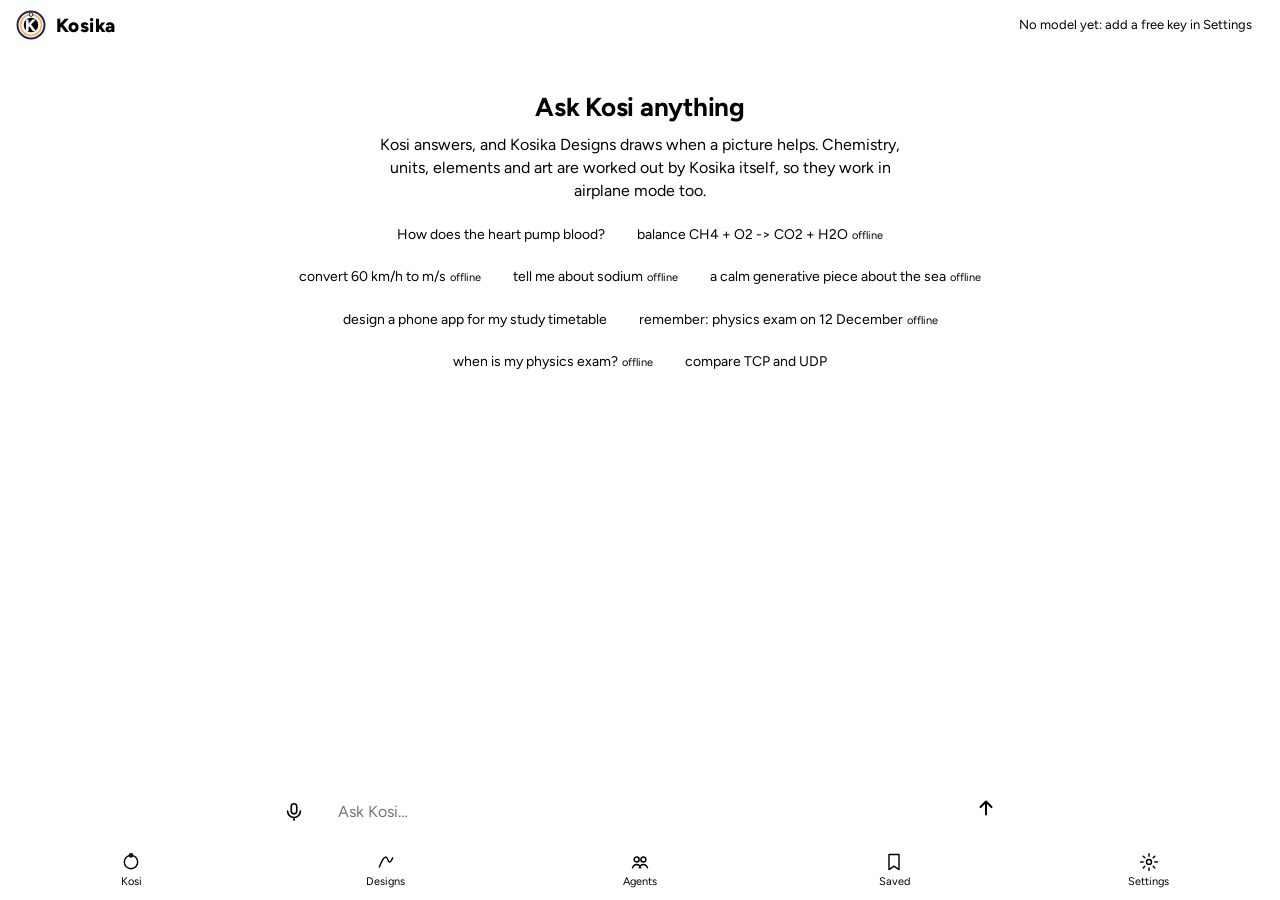
==== commit 4bd7fb74: "Kosi and the phone app use Designs' ui kind: screens on request, offline starters, and Designs' own " ====
--- a/app/index.html
+++ b/app/index.html
@@ -197,9 +197,9 @@
 </main>
 
 <form class="ask" id="ask-form" autocomplete="off">
-  <button type="button" class="mic" id="mic" aria-label="Talk to Kosi"><svg viewBox="0 0 24 24"><rect x="9" y="3" width="6" height="11" rx="3"/><path d="M5 11a7 7 0 0 0 14 0M12 18v3"/></svg></button>
+  <button type="button" class="mic" id="mic" data-icon="mic" aria-label="Talk to Kosi"><svg viewBox="0 0 24 24"><rect x="9" y="3" width="6" height="11" rx="3"/><path d="M5 11a7 7 0 0 0 14 0M12 18v3"/></svg></button>
   <textarea id="ask-text" rows="1" placeholder="Ask Kosi…" enterkeyhint="send"></textarea>
-  <button type="submit" class="send" aria-label="Send">↑</button>
+  <button type="submit" class="send" aria-label="Send" data-icon="send"><svg viewBox="0 0 24 24"><path d="M12 19V5M6 11l6-6 6 6"/></svg></button>
 </form>
 
 <div class="talk" id="talk" hidden>
@@ -212,11 +212,11 @@
 </div>
 
 <nav class="tabs" aria-label="Sections">
-  <button data-tab="kosi" class="on" type="button"><svg viewBox="0 0 24 24"><circle cx="12" cy="12" r="8"/><circle cx="12" cy="4" r="2"/></svg>Kosi</button>
-  <button data-tab="designs" type="button"><svg viewBox="0 0 24 24"><path d="M4 18c3-8 6-12 8-12s2 6 4 6 3-3 4-5"/></svg>Designs</button>
-  <button data-tab="agents" type="button"><svg viewBox="0 0 24 24"><circle cx="8" cy="9" r="3"/><circle cx="16" cy="9" r="3"/><path d="M3 19c1-3 3-4 5-4s4 1 5 4M11 19c1-3 3-4 5-4s4 1 5 4"/></svg>Agents</button>
-  <button data-tab="saved" type="button"><svg viewBox="0 0 24 24"><path d="M6 3h12v18l-6-4-6 4z"/></svg>Saved</button>
-  <button data-tab="settings" type="button"><svg viewBox="0 0 24 24"><circle cx="12" cy="12" r="3"/><path d="M12 2v3M12 19v3M2 12h3M19 12h3M5 5l2 2M17 17l2 2M5 19l2-2M17 7l2-2"/></svg>Settings</button>
+  <button data-tab="kosi" data-icon="spark" class="on" type="button"><svg viewBox="0 0 24 24"><circle cx="12" cy="12" r="8"/><circle cx="12" cy="4" r="2"/></svg>Kosi</button>
+  <button data-tab="designs" data-icon="image" type="button"><svg viewBox="0 0 24 24"><path d="M4 18c3-8 6-12 8-12s2 6 4 6 3-3 4-5"/></svg>Designs</button>
+  <button data-tab="agents" data-icon="agent" type="button"><svg viewBox="0 0 24 24"><circle cx="8" cy="9" r="3"/><circle cx="16" cy="9" r="3"/><path d="M3 19c1-3 3-4 5-4s4 1 5 4M11 19c1-3 3-4 5-4s4 1 5 4"/></svg>Agents</button>
+  <button data-tab="saved" data-icon="bookmark" type="button"><svg viewBox="0 0 24 24"><path d="M6 3h12v18l-6-4-6 4z"/></svg>Saved</button>
+  <button data-tab="settings" data-icon="settings" type="button"><svg viewBox="0 0 24 24"><circle cx="12" cy="12" r="3"/><path d="M12 2v3M12 19v3M2 12h3M19 12h3M5 5l2 2M17 17l2 2M5 19l2-2M17 7l2-2"/></svg>Settings</button>
 </nav>
 
 <script src="build-id.js"></script>
--- a/app/app.css
+++ b/app/app.css
@@ -124,7 +124,8 @@
 
 /* agents */
 .agent { display: flex; gap: 12px; align-items: flex-start; width: 100%; text-align: left; border: 1px solid var(--rule); background: var(--panel); border-radius: 16px; padding: 13px; margin: 10px 0; }
-.agent .ic { flex: none; width: 42px; height: 42px; border-radius: 12px; display: grid; place-items: center; font-size: 22px; background: var(--panel-2); }
+.agent .ai { flex: none; width: 42px; height: 42px; border-radius: var(--ui-r2, 12px); display: grid; place-items: center; background: color-mix(in srgb, var(--accent) 14%, transparent); color: var(--accent); }
+.agent .ai svg { width: 22px; height: 22px; }
 .agent b { display: block; }
 .agent span { color: var(--soft); font-size: 14px; }
 .tag { display: inline-block; margin-top: 5px; font-size: 11px; letter-spacing: .08em; text-transform: uppercase; padding: 2px 7px; border-radius: 6px; background: color-mix(in srgb, var(--ok) 14%, transparent); color: var(--ok); }
@@ -181,3 +182,10 @@
 .talk-heard { font-size: 18px; color: var(--soft); min-height: 1.4em; }
 .talk-said { font-size: 20px; max-width: 30em; max-height: 34vh; overflow: auto; white-space: pre-wrap; }
 .talk-go { border: 0; border-radius: 999px; padding: 14px 26px; background: var(--accent); color: var(--on-accent); font-weight: 800; font-size: 17px; }
+
+/* Designs' ui kind: its line icons (ui_icon) and its shape scales (ui_tokens_css). */
+.ic { fill: none; stroke: currentColor; stroke-width: 1.7; stroke-linecap: round; stroke-linejoin: round; }
+.ic .f { fill: currentColor; stroke: none; }
+.ask .send svg { width: 22px; height: 22px; fill: none; stroke: currentColor; stroke-width: 2.2; stroke-linecap: round; stroke-linejoin: round; }
+.kosi, .card, .agent { border-radius: var(--ui-r3, 16px); }
+.try, .pill { border-radius: var(--ui-pill, 999px); }
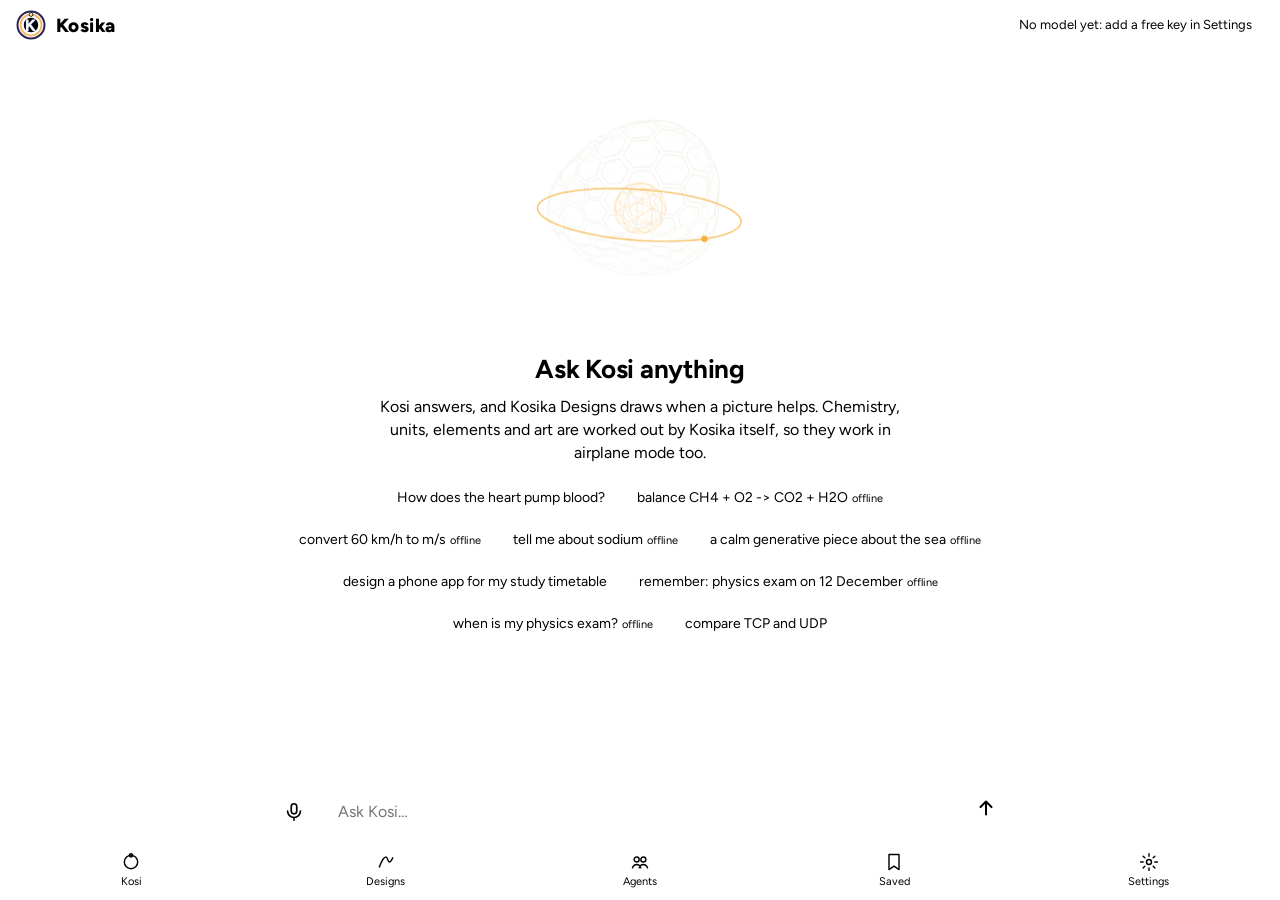
==== commit 76d7fc70: "Phone: Kosi's face is the living white-line cell from Kosika Designs The hello picture and the talk " ====
--- a/app/index.html
+++ b/app/index.html
@@ -27,6 +27,7 @@
 <main>
   <!-- Kosi: the one door -->
   <section class="view" id="view-kosi" data-view="kosi">
+    <button class="ghost small new-talk" id="new-talk" type="button" hidden>New conversation</button>
     <div class="feed" id="kosi-feed">
       <div class="hello">
         <div class="art" id="art-orb" aria-hidden="true"></div>
@@ -177,9 +178,15 @@
       </div>
 
       <div class="card">
+        <h3>What Kosi remembers about you</h3>
+        <p class="soft small">Kosi notices things you tell it about yourself and keeps them on this phone, so it can help you better. Tap ✕ to make it forget one.</p>
+        <ul class="facts" id="facts"></ul>
+      </div>
+
+      <div class="card">
         <h3>Memory</h3>
         <p class="soft small">Agents' notes and your saved answers live only on this phone.</p>
-        <button class="ghost danger" id="forget" type="button">Forget agents' notes</button>
+        <button class="ghost danger" id="forget" type="button">Forget agents' notes and what Kosi remembers</button>
         <button class="ghost danger" id="clear-saved" type="button">Delete saved answers</button>
       </div>
 
@@ -220,6 +227,7 @@
 </nav>
 
 <script src="build-id.js"></script>
+<script src="kosi-cell.js"></script>
 <script type="module" src="app.js"></script>
 </body>
 </html>
--- a/app/app.css
+++ b/app/app.css
@@ -155,6 +155,8 @@
 .art { border-radius: 20px; overflow: hidden; border: 1px solid var(--rule); background: var(--halo); }
 .art svg { display: block; width: 100%; height: auto; }
 .hello .art { max-width: 420px; margin: 4px auto 12px; }
+.art canvas { display: block; width: 100%; aspect-ratio: 16 / 10; }
+.talk-art canvas { display: block; width: 100%; height: 100%; }
 .art.small { margin: 8px 0 4px; }
 .art.small svg { height: 150px; }
 .busy-art .gen-spin { animation-duration: 1.2s !important; }
@@ -189,3 +191,30 @@
 .ask .send svg { width: 22px; height: 22px; fill: none; stroke: currentColor; stroke-width: 2.2; stroke-linecap: round; stroke-linejoin: round; }
 .kosi, .card, .agent { border-radius: var(--ui-r3, 16px); }
 .try, .pill { border-radius: var(--ui-pill, 999px); }
+
+/* Kosi follows the conversation and remembers. */
+.new-talk { display: block; margin: 4px auto 10px; }
+.kept { margin-top: 8px; font-size: 13px; color: var(--soft); padding-left: 10px; border-left: 2px solid var(--gold); }
+.facts { list-style: none; padding: 0; margin: 8px 0 0; }
+.facts li { display: flex; gap: 10px; align-items: center; justify-content: space-between; padding: 8px 0; border-top: 1px solid var(--rule); font-size: 14px; }
+.facts li:first-child { border-top: 0; }
+.facts .x { flex: none; border: 0; background: var(--panel-2); width: 30px; height: 30px; border-radius: 50%; color: var(--soft); }
+
+/* Designs you can change, like and open as apps. */
+.design-tools { display: flex; gap: 8px; flex-wrap: wrap; margin-top: 8px; }
+.design-tools .ghost { margin: 0; }
+.change { display: flex; gap: 8px; margin-top: 8px; }
+.change input { flex: 1; min-width: 0; padding: 9px 12px; border-radius: var(--ui-pill, 999px); border: 1px solid var(--rule); background: var(--panel-2); font-size: 16px; }
+.go.small { width: auto; padding: 9px 16px; font-size: 14px; border-radius: var(--ui-pill, 999px); }
+.full.app iframe { background: #fff; }
+.full.app .close { left: 10px; right: auto; }
+
+/* Kosi's words while the model is still writing them. */
+.live::after { content: "▍"; color: var(--accent); margin-left: 2px; animation: blink 0.9s steps(2) infinite; }
+
+/* Keeping an app Kosi made on the Home Screen. */
+.full.app .keep { position: absolute; top: calc(var(--top) + 8px); left: 60px; z-index: 2; border: 0; height: 40px; padding: 0 16px; border-radius: 20px; background: var(--accent); color: #1a1205; font-weight: 700; box-shadow: 0 6px 20px #0006; }
+.keep-how { position: absolute; left: 12px; right: 12px; bottom: calc(12px + env(safe-area-inset-bottom)); z-index: 3; background: var(--panel); border: 1px solid var(--line); border-radius: 18px; padding: 16px; box-shadow: 0 12px 40px #0009; }
+.keep-how p { margin: 0 0 8px; font-weight: 700; }
+.keep-how ol { margin: 0 0 12px; padding-left: 20px; }
+.keep-how textarea { width: 100%; box-sizing: border-box; font: 12px var(--mono, monospace); margin-bottom: 8px; }
